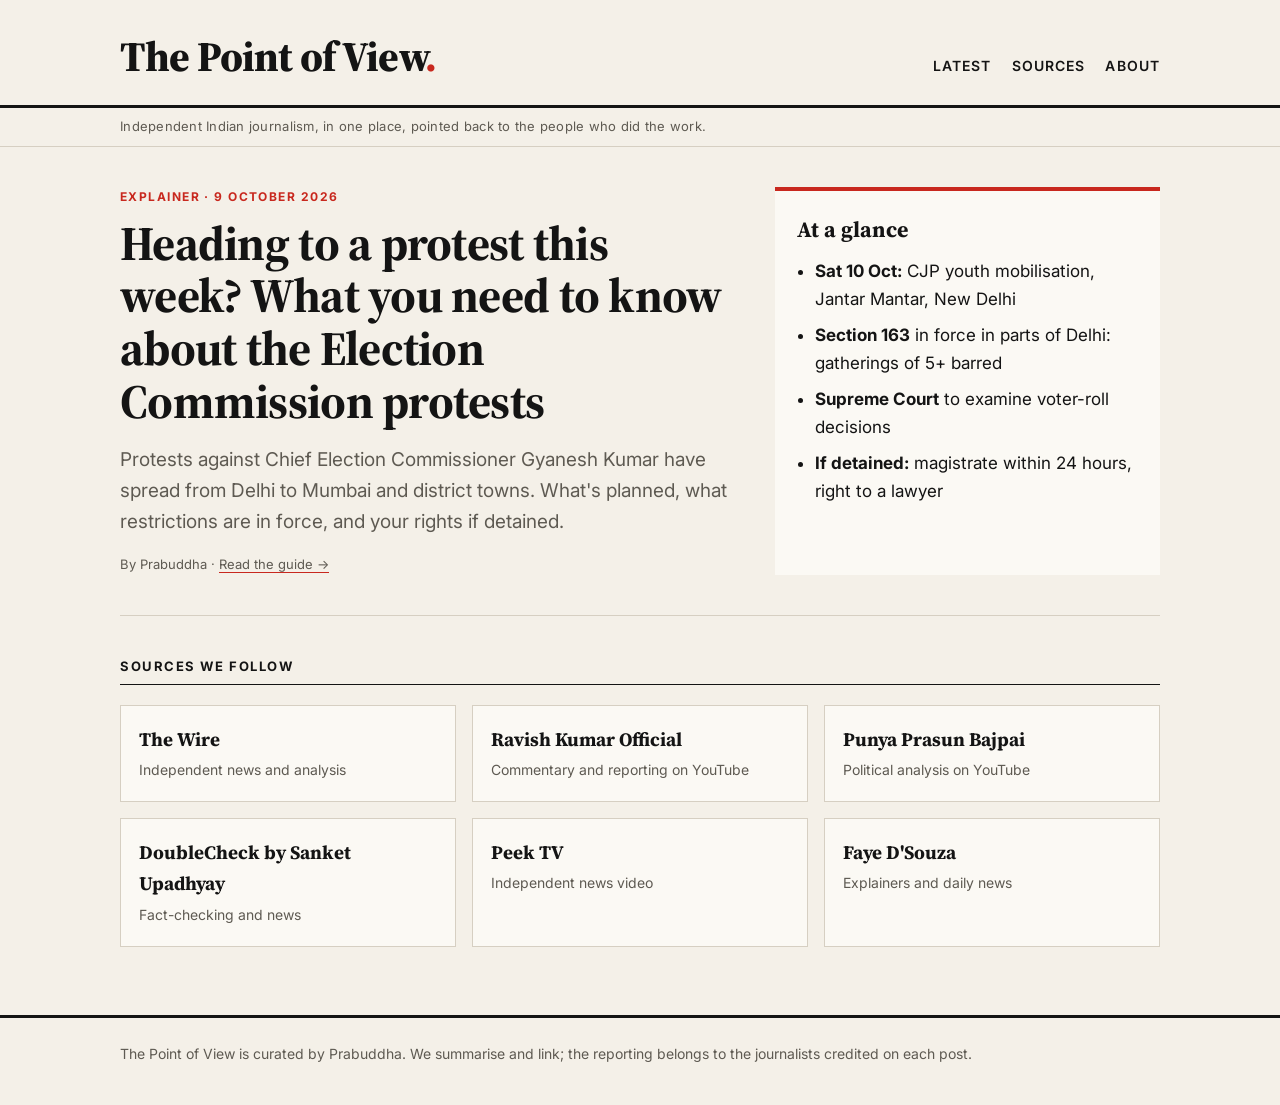
==== index.html @ 04e06373 "Launch site with first post" ====
<!doctype html>
<html lang="en">
<head>
<meta charset="utf-8">
<meta name="viewport" content="width=device-width, initial-scale=1">
<title>The Point of View</title>
<meta name="description" content="Independent Indian journalism, curated and credited.">
<meta property="og:title" content="The Point of View">
<meta property="og:description" content="Independent Indian journalism, curated and credited.">
<meta property="og:type" content="website">
<link rel="preconnect" href="https://fonts.googleapis.com">
<link rel="preconnect" href="https://fonts.gstatic.com" crossorigin>
<link href="https://fonts.googleapis.com/css2?family=Inter:wght@400;600;700&family=Source+Serif+4:opsz,wght@8..60,600;8..60,800&display=swap" rel="stylesheet">
<link rel="stylesheet" href="style.css">
<link rel="icon" href="data:image/svg+xml,<svg xmlns='http://www.w3.org/2000/svg' viewBox='0 0 100 100'><rect width='100' height='100' fill='%23141414'/><circle cx='50' cy='50' r='18' fill='%23c8281e'/></svg>">
</head>
<body>
<header class="masthead"><div class="wrap">
<a class="logo" href="index.html">The Point of View<span>.</span></a>
<nav><a href="index.html">Latest</a><a href="index.html#sources">Sources</a><a href="about.html">About</a></nav>
</div></header>
<div class="tagline"><div class="wrap">Independent Indian journalism, in one place, pointed back to the people who did the work.</div></div>

<main class="wrap">
<section class="lead">
<div>
<div class="kicker">Explainer · 9 October 2026</div>
<h1><a href="posts/2026-10-09-election-commission-protests-guide.html">Heading to a protest this week? What you need to know about the Election Commission protests</a></h1>
<p class="dek">Protests against Chief Election Commissioner Gyanesh Kumar have spread from Delhi to Mumbai and district towns. What's planned, what restrictions are in force, and your rights if detained.</p>
<div class="byline">By Prabuddha · <a href="posts/2026-10-09-election-commission-protests-guide.html">Read the guide →</a></div>
</div>
<aside class="box">
<h2>At a glance</h2>
<ul>
<li><strong>Sat 10 Oct:</strong> CJP youth mobilisation, Jantar Mantar, New Delhi</li>
<li><strong>Section 163</strong> in force in parts of Delhi: gatherings of 5+ barred</li>
<li><strong>Supreme Court</strong> to examine voter-roll decisions</li>
<li><strong>If detained:</strong> magistrate within 24 hours, right to a lawyer</li>
</ul>
</aside>
</section>
<h2 class="section-title" id="sources">Sources we follow</h2>
<div class="sources">
<a class="source" href="https://thewire.in" target="_blank" rel="noopener"><strong>The Wire</strong><span>Independent news and analysis</span></a>
<a class="source" href="https://www.youtube.com/results?search_query=Ravish+Kumar+Official" target="_blank" rel="noopener"><strong>Ravish Kumar Official</strong><span>Commentary and reporting on YouTube</span></a>
<a class="source" href="https://www.youtube.com/results?search_query=Punya+Prasun+Bajpai" target="_blank" rel="noopener"><strong>Punya Prasun Bajpai</strong><span>Political analysis on YouTube</span></a>
<a class="source" href="https://www.youtube.com/results?search_query=DoubleCheck+Sanket+Upadhyay" target="_blank" rel="noopener"><strong>DoubleCheck by Sanket Upadhyay</strong><span>Fact-checking and news</span></a>
<a class="source" href="https://www.youtube.com/results?search_query=Peek+TV" target="_blank" rel="noopener"><strong>Peek TV</strong><span>Independent news video</span></a>
<a class="source" href="https://www.youtube.com/results?search_query=Faye+D%27Souza" target="_blank" rel="noopener"><strong>Faye D'Souza</strong><span>Explainers and daily news</span></a>
</div>
</main>
<footer><div class="wrap">The Point of View is curated by Prabuddha. We summarise and link; the reporting belongs to the journalists credited on each post.</div></footer>
</body>
</html>
---- style.css ----
:root {
  --ink: #141414;
  --paper: #f4f0e8;
  --red: #c8281e;
  --muted: #5e5a52;
  --rule: #d6cfc2;
  --card: #fbf9f4;
  --serif: "Source Serif 4", Georgia, serif;
  --sans: "Inter", system-ui, -apple-system, sans-serif;
}
@media (prefers-color-scheme: dark) {
  :root { --ink: #ece7dd; --paper: #121110; --muted: #a39d91; --rule: #2e2b27; --card: #1a1917; --red: #e5483d; }
}
* { box-sizing: border-box; }
body { margin: 0; background: var(--paper); color: var(--ink); font-family: var(--sans); font-size: 17px; line-height: 1.65; }
a { color: inherit; text-decoration-color: var(--red); text-underline-offset: 3px; }
a:hover { color: var(--red); }
.wrap { max-width: 1080px; margin: 0 auto; padding: 0 20px; }
.narrow { max-width: 700px; }

/* masthead */
.masthead { border-bottom: 3px solid var(--ink); padding: 22px 0 14px; }
.masthead .wrap { display: flex; align-items: baseline; justify-content: space-between; gap: 16px; flex-wrap: wrap; }
.logo { font-family: var(--serif); font-weight: 800; font-size: clamp(28px, 5vw, 42px); letter-spacing: -0.02em; text-decoration: none; }
.logo span { color: var(--red); }
nav a { font-size: 14px; font-weight: 600; text-transform: uppercase; letter-spacing: 0.08em; text-decoration: none; margin-left: 20px; }
nav a:first-child { margin-left: 0; }
.tagline { border-bottom: 1px solid var(--rule); font-size: 13px; color: var(--muted); padding: 8px 0; letter-spacing: 0.02em; }

/* home */
.lead { display: grid; grid-template-columns: 1.6fr 1fr; gap: 40px; padding: 40px 0; border-bottom: 1px solid var(--rule); }
.kicker { font-size: 12px; font-weight: 700; text-transform: uppercase; letter-spacing: 0.12em; color: var(--red); }
.lead h1 { font-family: var(--serif); font-size: clamp(30px, 4.5vw, 48px); line-height: 1.1; margin: 10px 0 16px; letter-spacing: -0.015em; }
.lead h1 a { text-decoration: none; }
.dek { font-size: 19px; color: var(--muted); margin: 0 0 16px; }
.byline { font-size: 13px; color: var(--muted); }
.box { background: var(--card); border-top: 4px solid var(--red); padding: 20px 22px; }
.box h2 { font-family: var(--serif); font-size: 22px; margin: 0 0 10px; }
.box ul { margin: 0; padding-left: 18px; }
.box li { margin-bottom: 8px; }
.section-title { font-size: 13px; font-weight: 700; text-transform: uppercase; letter-spacing: 0.12em; border-bottom: 1px solid var(--ink); padding-bottom: 6px; margin: 40px 0 20px; }
.sources { display: grid; grid-template-columns: repeat(3, 1fr); gap: 16px; padding-bottom: 20px; }
.source { background: var(--card); padding: 18px; border: 1px solid var(--rule); text-decoration: none; display: block; }
.source strong { font-family: var(--serif); font-size: 19px; display: block; }
.source span { font-size: 14px; color: var(--muted); }

/* article */
article { padding: 40px 0 20px; }
article h1 { font-family: var(--serif); font-size: clamp(30px, 5vw, 46px); line-height: 1.12; margin: 10px 0 14px; letter-spacing: -0.015em; }
article h2 { font-family: var(--serif); font-size: 25px; margin: 36px 0 8px; }
article ul { padding-left: 20px; }
article li { margin-bottom: 8px; }
.meta { border-top: 1px solid var(--rule); border-bottom: 1px solid var(--rule); padding: 10px 0; margin: 20px 0 28px; font-size: 14px; color: var(--muted); }
.callout { background: var(--card); border-left: 4px solid var(--red); padding: 16px 20px; margin: 24px 0; }
.note { font-size: 14px; color: var(--muted); }
.source-list { font-size: 15px; }

footer { border-top: 3px solid var(--ink); margin-top: 48px; padding: 24px 0 40px; font-size: 14px; color: var(--muted); }

@media (max-width: 760px) {
  .lead { grid-template-columns: 1fr; gap: 24px; }
  .sources { grid-template-columns: 1fr; }
  nav a { margin-left: 14px; }
}
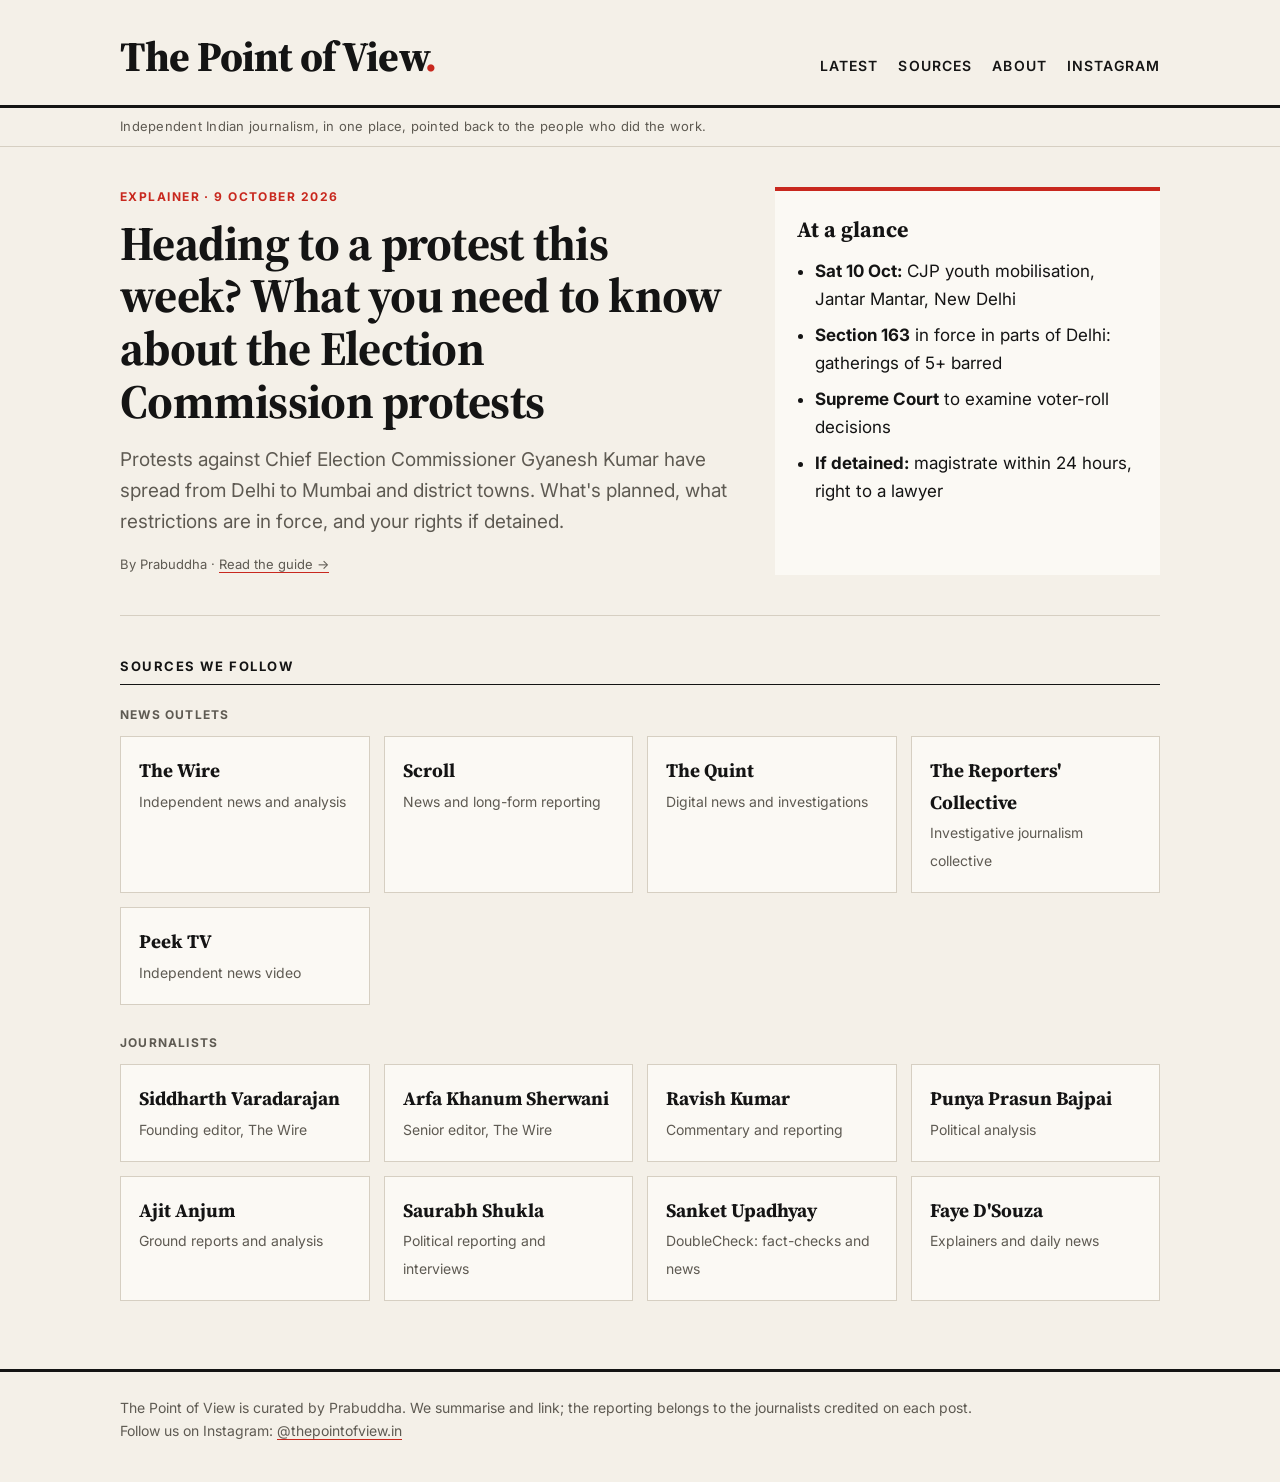
==== commit b0c67c91: "Update sources and add Instagram links" ====
--- a/index.html
+++ b/index.html
@@ -17,7 +17,7 @@
 <body>
 <header class="masthead"><div class="wrap">
 <a class="logo" href="index.html">The Point of View<span>.</span></a>
-<nav><a href="index.html">Latest</a><a href="index.html#sources">Sources</a><a href="about.html">About</a></nav>
+<nav><a href="index.html">Latest</a><a href="index.html#sources">Sources</a><a href="about.html">About</a><a href="https://www.instagram.com/thepointofview.in/" target="_blank" rel="noopener">Instagram</a></nav>
 </div></header>
 <div class="tagline"><div class="wrap">Independent Indian journalism, in one place, pointed back to the people who did the work.</div></div>
 
@@ -40,15 +40,26 @@
 </aside>
 </section>
 <h2 class="section-title" id="sources">Sources we follow</h2>
+<h3 class="sub-title">News outlets</h3>
 <div class="sources">
 <a class="source" href="https://thewire.in" target="_blank" rel="noopener"><strong>The Wire</strong><span>Independent news and analysis</span></a>
-<a class="source" href="https://www.youtube.com/results?search_query=Ravish+Kumar+Official" target="_blank" rel="noopener"><strong>Ravish Kumar Official</strong><span>Commentary and reporting on YouTube</span></a>
-<a class="source" href="https://www.youtube.com/results?search_query=Punya+Prasun+Bajpai" target="_blank" rel="noopener"><strong>Punya Prasun Bajpai</strong><span>Political analysis on YouTube</span></a>
-<a class="source" href="https://www.youtube.com/results?search_query=DoubleCheck+Sanket+Upadhyay" target="_blank" rel="noopener"><strong>DoubleCheck by Sanket Upadhyay</strong><span>Fact-checking and news</span></a>
+<a class="source" href="https://scroll.in" target="_blank" rel="noopener"><strong>Scroll</strong><span>News and long-form reporting</span></a>
+<a class="source" href="https://www.thequint.com" target="_blank" rel="noopener"><strong>The Quint</strong><span>Digital news and investigations</span></a>
+<a class="source" href="https://www.reporters-collective.in" target="_blank" rel="noopener"><strong>The Reporters' Collective</strong><span>Investigative journalism collective</span></a>
 <a class="source" href="https://www.youtube.com/results?search_query=Peek+TV" target="_blank" rel="noopener"><strong>Peek TV</strong><span>Independent news video</span></a>
+</div>
+<h3 class="sub-title">Journalists</h3>
+<div class="sources">
+<a class="source" href="https://www.youtube.com/results?search_query=Siddharth+Varadarajan" target="_blank" rel="noopener"><strong>Siddharth Varadarajan</strong><span>Founding editor, The Wire</span></a>
+<a class="source" href="https://www.youtube.com/results?search_query=Arfa+Khanum+Sherwani" target="_blank" rel="noopener"><strong>Arfa Khanum Sherwani</strong><span>Senior editor, The Wire</span></a>
+<a class="source" href="https://www.youtube.com/results?search_query=Ravish+Kumar+Official" target="_blank" rel="noopener"><strong>Ravish Kumar</strong><span>Commentary and reporting</span></a>
+<a class="source" href="https://www.youtube.com/results?search_query=Punya+Prasun+Bajpai" target="_blank" rel="noopener"><strong>Punya Prasun Bajpai</strong><span>Political analysis</span></a>
+<a class="source" href="https://www.youtube.com/results?search_query=Ajit+Anjum" target="_blank" rel="noopener"><strong>Ajit Anjum</strong><span>Ground reports and analysis</span></a>
+<a class="source" href="https://www.youtube.com/results?search_query=Saurabh+Shukla+journalist" target="_blank" rel="noopener"><strong>Saurabh Shukla</strong><span>Political reporting and interviews</span></a>
+<a class="source" href="https://www.youtube.com/results?search_query=DoubleCheck+Sanket+Upadhyay" target="_blank" rel="noopener"><strong>Sanket Upadhyay</strong><span>DoubleCheck: fact-checks and news</span></a>
 <a class="source" href="https://www.youtube.com/results?search_query=Faye+D%27Souza" target="_blank" rel="noopener"><strong>Faye D'Souza</strong><span>Explainers and daily news</span></a>
 </div>
 </main>
-<footer><div class="wrap">The Point of View is curated by Prabuddha. We summarise and link; the reporting belongs to the journalists credited on each post.</div></footer>
+<footer><div class="wrap">The Point of View is curated by Prabuddha. We summarise and link; the reporting belongs to the journalists credited on each post.<br>Follow us on Instagram: <a href="https://www.instagram.com/thepointofview.in/" target="_blank" rel="noopener">@thepointofview.in</a></div></footer>
 </body>
 </html>
--- a/style.css
+++ b/style.css
@@ -39,10 +39,12 @@
 .box ul { margin: 0; padding-left: 18px; }
 .box li { margin-bottom: 8px; }
 .section-title { font-size: 13px; font-weight: 700; text-transform: uppercase; letter-spacing: 0.12em; border-bottom: 1px solid var(--ink); padding-bottom: 6px; margin: 40px 0 20px; }
-.sources { display: grid; grid-template-columns: repeat(3, 1fr); gap: 16px; padding-bottom: 20px; }
+.sources { display: grid; grid-template-columns: repeat(4, 1fr); gap: 14px; padding-bottom: 20px; }
 .source { background: var(--card); padding: 18px; border: 1px solid var(--rule); text-decoration: none; display: block; }
 .source strong { font-family: var(--serif); font-size: 19px; display: block; }
 .source span { font-size: 14px; color: var(--muted); }
+
+.sub-title { font-size: 12px; font-weight: 700; text-transform: uppercase; letter-spacing: 0.1em; color: var(--muted); margin: 8px 0 12px; }
 
 /* article */
 article { padding: 40px 0 20px; }
@@ -57,6 +59,7 @@
 
 footer { border-top: 3px solid var(--ink); margin-top: 48px; padding: 24px 0 40px; font-size: 14px; color: var(--muted); }
 
+@media (max-width: 960px) { .sources { grid-template-columns: repeat(2, 1fr); } }
 @media (max-width: 760px) {
   .lead { grid-template-columns: 1fr; gap: 24px; }
   .sources { grid-template-columns: 1fr; }
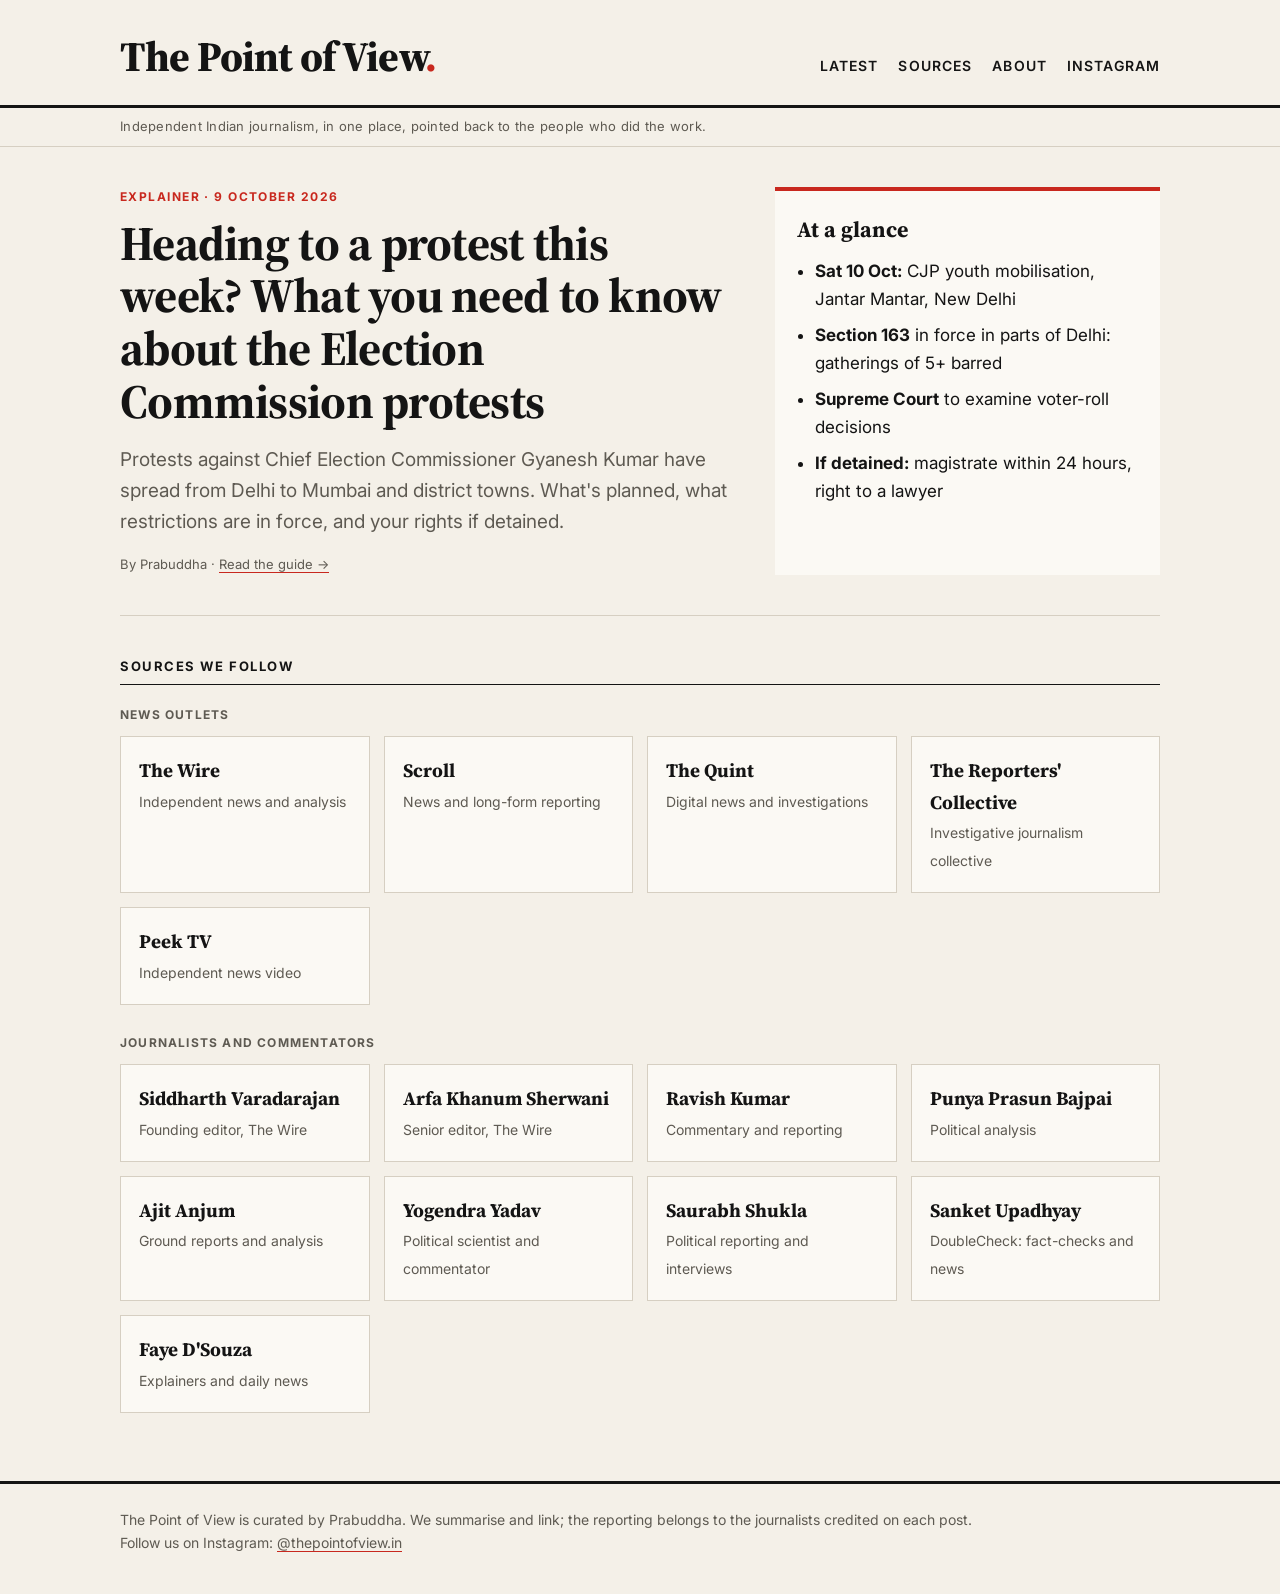
==== commit d5715848: "Update Sources" ====
--- a/index.html
+++ b/index.html
@@ -48,13 +48,14 @@
 <a class="source" href="https://www.reporters-collective.in" target="_blank" rel="noopener"><strong>The Reporters' Collective</strong><span>Investigative journalism collective</span></a>
 <a class="source" href="https://www.youtube.com/results?search_query=Peek+TV" target="_blank" rel="noopener"><strong>Peek TV</strong><span>Independent news video</span></a>
 </div>
-<h3 class="sub-title">Journalists</h3>
+<h3 class="sub-title">Journalists and commentators</h3>
 <div class="sources">
 <a class="source" href="https://www.youtube.com/results?search_query=Siddharth+Varadarajan" target="_blank" rel="noopener"><strong>Siddharth Varadarajan</strong><span>Founding editor, The Wire</span></a>
 <a class="source" href="https://www.youtube.com/results?search_query=Arfa+Khanum+Sherwani" target="_blank" rel="noopener"><strong>Arfa Khanum Sherwani</strong><span>Senior editor, The Wire</span></a>
 <a class="source" href="https://www.youtube.com/results?search_query=Ravish+Kumar+Official" target="_blank" rel="noopener"><strong>Ravish Kumar</strong><span>Commentary and reporting</span></a>
 <a class="source" href="https://www.youtube.com/results?search_query=Punya+Prasun+Bajpai" target="_blank" rel="noopener"><strong>Punya Prasun Bajpai</strong><span>Political analysis</span></a>
 <a class="source" href="https://www.youtube.com/results?search_query=Ajit+Anjum" target="_blank" rel="noopener"><strong>Ajit Anjum</strong><span>Ground reports and analysis</span></a>
+<a class="source" href="https://www.youtube.com/results?search_query=Yogendra+Yadav" target="_blank" rel="noopener"><strong>Yogendra Yadav</strong><span>Political scientist and commentator</span></a>
 <a class="source" href="https://www.youtube.com/results?search_query=Saurabh+Shukla+journalist" target="_blank" rel="noopener"><strong>Saurabh Shukla</strong><span>Political reporting and interviews</span></a>
 <a class="source" href="https://www.youtube.com/results?search_query=DoubleCheck+Sanket+Upadhyay" target="_blank" rel="noopener"><strong>Sanket Upadhyay</strong><span>DoubleCheck: fact-checks and news</span></a>
 <a class="source" href="https://www.youtube.com/results?search_query=Faye+D%27Souza" target="_blank" rel="noopener"><strong>Faye D'Souza</strong><span>Explainers and daily news</span></a>
